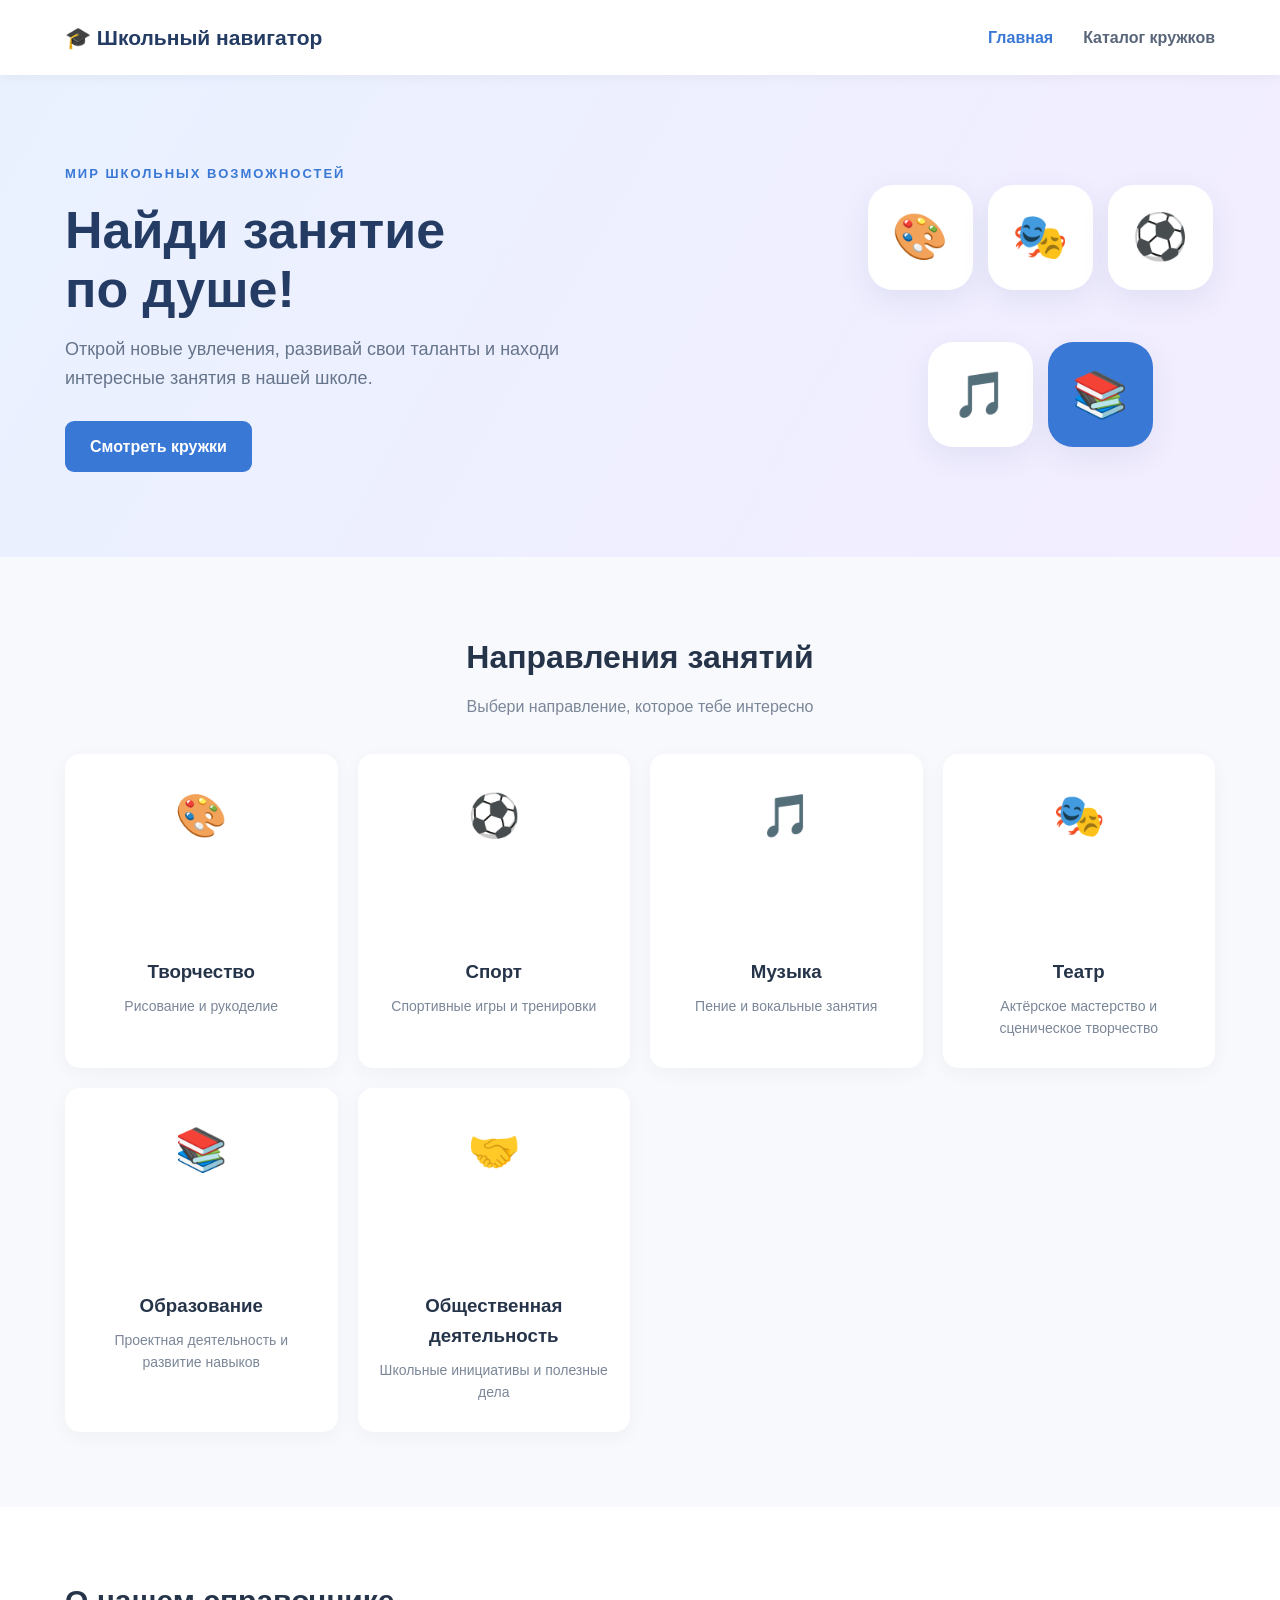
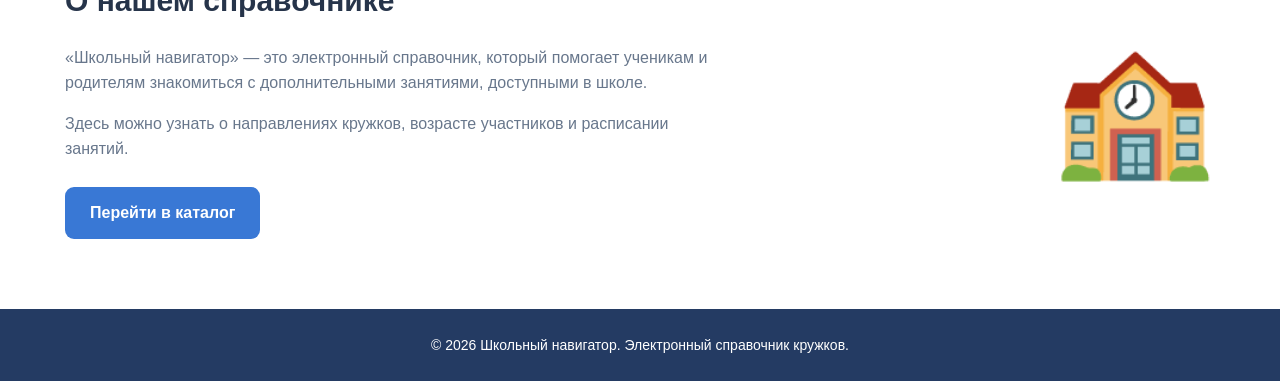
==== index.html @ a4b89b5b "Add files via upload" ====
<!DOCTYPE html>
<html lang="ru">
<head>
    <meta charset="UTF-8">
    <meta name="viewport" content="width=device-width, initial-scale=1.0">
    <title>Школьный навигатор</title>
    <link rel="stylesheet" href="style.css">
</head>
<body>

    <header class="header">
        <div class="container nav">
            <a href="index.html" class="logo">🎓 Школьный навигатор</a>

            <nav>
                <a href="index.html" class="active">Главная</a>
                <a href="catalog.html">Каталог кружков</a>
            </nav>
        </div>
    </header>

    <main>
        <section class="hero">
            <div class="container hero-content">
                <div class="hero-text">
                    <span class="subtitle">МИР ШКОЛЬНЫХ ВОЗМОЖНОСТЕЙ</span>

                    <h1>Найди занятие<br>по душе!</h1>

                    <p>
                        Открой новые увлечения, развивай свои таланты
                        и находи интересные занятия в нашей школе.
                    </p>

                    <a href="catalog.html" class="btn">
                        Смотреть кружки
                    </a>
                </div>

                <div class="hero-image">
                    <div class="hero-icon">🎨</div>
                    <div class="hero-icon">🎭</div>
                    <div class="hero-icon">⚽</div>
                    <div class="hero-icon">🎵</div>
                    <div class="hero-center">📚</div>
                </div>
            </div>
        </section>

        <section class="categories">
            <div class="container">
                <h2 class="section-title">Направления занятий</h2>
                <p class="section-description">
                    Выбери направление, которое тебе интересно
                </p>

                <div class="category-grid">

                    <div class="category-card">
                        <div class="category-icon">🎨</div>
                        <h3>Творчество</h3>
                        <p>Рисование и рукоделие</p>
                    </div>

                    <div class="category-card">
                        <div class="category-icon">⚽</div>
                        <h3>Спорт</h3>
                        <p>Спортивные игры и тренировки</p>
                    </div>

                    <div class="category-card">
                        <div class="category-icon">🎵</div>
                        <h3>Музыка</h3>
                        <p>Пение и вокальные занятия</p>
                    </div>

                    <div class="category-card">
                        <div class="category-icon">🎭</div>
                        <h3>Театр</h3>
                        <p>Актёрское мастерство и сценическое творчество</p>
                    </div>

                    <div class="category-card">
                        <div class="category-icon">📚</div>
                        <h3>Образование</h3>
                        <p>Проектная деятельность и развитие навыков</p>
                    </div>

                    <div class="category-card">
                        <div class="category-icon">🤝</div>
                        <h3>Общественная деятельность</h3>
                        <p>Школьные инициативы и полезные дела</p>
                    </div>

                </div>
            </div>
        </section>

        <section class="about">
            <div class="container about-content">
                <div>
                    <h2>О нашем справочнике</h2>
                    <p>
                        «Школьный навигатор» — это электронный справочник,
                        который помогает ученикам и родителям знакомиться
                        с дополнительными занятиями, доступными в школе.
                    </p>
                    <p>
                        Здесь можно узнать о направлениях кружков,
                        возрасте участников и расписании занятий.
                    </p>
                    <a href="catalog.html" class="btn">
                        Перейти в каталог
                    </a>
                </div>
                <div class="about-emoji">🏫</div>
            </div>
        </section>
    </main>

    <footer class="footer">
        <div class="container">
            <p>© 2026 Школьный навигатор. Электронный справочник кружков.</p>
        </div>
    </footer>

</body>
</html>
---- style.css ----
/* ОБЩИЕ НАСТРОЙКИ */

* {
    margin: 0;
    padding: 0;
    box-sizing: border-box;
}

body {
    font-family: Arial, sans-serif;
    color: #26344a;
    background: #f7f9fc;
    line-height: 1.6;
}

.container {
    width: 90%;
    max-width: 1150px;
    margin: 0 auto;
}

a {
    text-decoration: none;
}

/* ШАПКА САЙТА */

.header {
    background: white;
    box-shadow: 0 2px 12px rgba(0, 0, 0, 0.05);
    position: sticky;
    top: 0;
    z-index: 10;
}

.nav {
    min-height: 75px;
    display: flex;
    justify-content: space-between;
    align-items: center;
    gap: 20px;
}

.logo {
    font-size: 21px;
    font-weight: bold;
    color: #243b63;
}

nav {
    display: flex;
    gap: 30px;
}

nav a {
    color: #596579;
    font-weight: 600;
}

nav a:hover,
nav a.active {
    color: #3978d5;
}

/* КНОПКИ */

.btn {
    display: inline-block;
    background: #3978d5;
    color: white;
    padding: 13px 25px;
    border-radius: 9px;
    font-weight: bold;
    transition: 0.3s;
}

.btn:hover {
    background: #245fb5;
    transform: translateY(-2px);
}

/* ГЛАВНАЯ СТРАНИЦА */

.hero {
    background: linear-gradient(120deg, #e9f1ff, #f3edff);
    padding: 85px 0;
}

.hero-content {
    display: flex;
    justify-content: space-between;
    align-items: center;
    gap: 40px;
}

.hero-text {
    max-width: 580px;
}

.subtitle {
    color: #3978d5;
    font-size: 13px;
    font-weight: bold;
    letter-spacing: 2px;
}

.hero h1 {
    font-size: 52px;
    line-height: 1.15;
    margin: 15px 0;
    color: #243b63;
}

.hero-text p {
    font-size: 18px;
    color: #66758b;
    margin-bottom: 28px;
}

.hero-image {
    width: 350px;
    height: 300px;
    display: flex;
    flex-wrap: wrap;
    justify-content: center;
    align-items: center;
    gap: 15px;
}

.hero-icon,
.hero-center {
    width: 105px;
    height: 105px;
    display: flex;
    justify-content: center;
    align-items: center;
    background: white;
    border-radius: 25px;
    font-size: 45px;
    box-shadow: 0 10px 30px rgba(40, 70, 120, 0.08);
}

.hero-center {
    background: #3978d5;
}

/* НАПРАВЛЕНИЯ */

.categories {
    padding: 75px 0;
}

.section-title {
    text-align: center;
    font-size: 32px;
}

.section-description {
    text-align: center;
    color: #7b8798;
    margin: 10px 0 35px;
}

.category-grid {
    display: grid;
    grid-template-columns: repeat(4, 1fr);
    gap: 20px;
}

.category-card {
    background: white;
    padding: 28px 18px;
    text-align: center;
    border-radius: 15px;
    box-shadow: 0 5px 20px rgba(0, 0, 0, 0.04);
    transition: 0.3s;
}

.category-card:hover {
    transform: translateY(-5px);
    box-shadow: 0 10px 25px rgba(0, 0, 0, 0.08);
}

.category-icon {
    font-size: 42px;
    margin-bottom: 10px;
}

.category-card h3 {
    margin-bottom: 8px;
}

.category-card p {
    color: #7b8798;
    font-size: 14px;
}

/* О ПРОЕКТЕ */

.about {
    background: white;
    padding: 70px 0;
}

.about-content {
    display: flex;
    align-items: center;
    justify-content: space-between;
    gap: 40px;
}

.about-content > div:first-child {
    max-width: 650px;
}

.about h2 {
    font-size: 30px;
    margin-bottom: 20px;
}

.about p {
    color: #68778c;
    margin-bottom: 15px;
}

.about .btn {
    margin-top: 10px;
}

.about-emoji {
    font-size: 130px;
}

/* КАТАЛОГ */

.catalog-section {
    min-height: 75vh;
    padding: 65px 0 80px;
}

.catalog-heading {
    text-align: center;
    margin-bottom: 35px;
}

.catalog-heading h1 {
    font-size: 36px;
    margin: 10px 0;
    color: #243b63;
}

.catalog-heading p {
    color: #7b8798;
}

.search-panel {
    display: flex;
    gap: 15px;
    margin-bottom: 25px;
}

.search-panel input,
.search-panel select {
    padding: 14px;
    border: 1px solid #dce3ed;
    border-radius: 9px;
    background: white;
    font-size: 15px;
    outline: none;
}

.search-panel input {
    flex: 1;
}

.search-panel input:focus,
.search-panel select:focus {
    border-color: #3978d5;
}

.results-count {
    color: #7b8798;
    margin-bottom: 18px;
}

/* КАРТОЧКИ КРУЖКОВ */

.clubs-grid {
    display: grid;
    grid-template-columns: repeat(3, 1fr);
    gap: 22px;
}

.club-card {
    background: white;
    border-radius: 15px;
    padding: 25px;
    box-shadow: 0 5px 20px rgba(0, 0, 0, 0.04);
    transition: 0.3s;
}

.club-card:hover {
    transform: translateY(-5px);
    box-shadow: 0 10px 25px rgba(0, 0, 0, 0.08);
}

.club-icon {
    font-size: 42px;
    margin-bottom: 12px;
}

.club-category {
    display: inline-block;
    color: #3978d5;
    background: #edf3ff;
    padding: 5px 12px;
    border-radius: 20px;
    font-size: 12px;
    margin-bottom: 12px;
}

.club-card h3 {
    font-size: 21px;
    margin-bottom: 10px;
}

.club-card p {
    color: #778397;
    font-size: 14px;
    margin-bottom: 10px;
}

.club-info {
    color: #52627a;
    font-size: 14px;
    margin: 8px 0;
}

.details-btn {
    width: 100%;
    border: none;
    background: #edf3ff;
    color: #3978d5;
    padding: 12px;
    border-radius: 8px;
    font-size: 15px;
    font-weight: bold;
    cursor: pointer;
    margin-top: 15px;
}

.details-btn:hover {
    background: #3978d5;
    color: white;
}

/* НЕТ РЕЗУЛЬТАТОВ */

.no-results {
    text-align: center;
    padding: 50px 10px;
}

.no-results div {
    font-size: 55px;
}

.no-results p {
    color: #7b8798;
}

.hidden {
    display: none !important;
}

/* МОДАЛЬНОЕ ОКНО */

.modal {
    position: fixed;
    inset: 0;
    background: rgba(20, 32, 50, 0.6);
    display: flex;
    justify-content: center;
    align-items: center;
    padding: 20px;
    z-index: 100;
}

.modal-content {
    background: white;
    padding: 35px;
    border-radius: 15px;
    width: 100%;
    max-width: 500px;
    position: relative;
    max-height: 85vh;
    overflow-y: auto;
}

.close-modal {
    position: absolute;
    right: 15px;
    top: 10px;
    border: none;
    background: none;
    font-size: 30px;
    cursor: pointer;
    color: #68778c;
}

/* ПОДВАЛ */

.footer {
    background: #243b63;
    color: white;
    text-align: center;
    padding: 25px 0;
    font-size: 14px;
}

/* АДАПТАЦИЯ ПОД ПЛАНШЕТЫ И ТЕЛЕФОНЫ */

@media (max-width: 850px) {
    .category-grid {
        grid-template-columns: repeat(2, 1fr);
    }

    .clubs-grid {
        grid-template-columns: repeat(2, 1fr);
    }

    .hero h1 {
        font-size: 40px;
    }

    .hero-image {
        width: 270px;
    }
}

@media (max-width: 600px) {
    .nav {
        flex-direction: column;
        padding: 15px 0;
    }

    nav {
        gap: 20px;
    }

    .hero-content {
        flex-direction: column;
        text-align: center;
    }

    .hero h1 {
        font-size: 36px;
    }

    .hero-image {
        max-width: 100%;
    }

    .category-grid {
    display: grid;
    grid-template-columns: repeat(3, 1fr);
    gap: 20px;
    
}

    .about-content {
        flex-direction: column;
        text-align: center;
    }

    .search-panel {
        flex-direction: column;
    }

    .catalog-heading h1 {
        font-size: 28px;
    }
}

.category-icon {
    width: 100%;
    height: 160px;
    overflow: hidden;
    border-radius: 12px;
    margin-bottom: 15px;
}

.category-icon img {
    width: 100%;
    height: 100%;
    object-fit: cover;
    display: block;
}
.club-image {
    width: 100%;
    height: 180px;
    object-fit: cover;
    border-radius: 12px;
    display: block;
}

/* Фотографии кружков в каталоге */

.club-image {
    width: 100%;
    height: 190px;
    object-fit: cover;
    display: block;
    border-radius: 12px 12px 0 0;
}

/* Фотография в подробной информации */

.modal-image {
    width: 100%;
    max-height: 280px;
    object-fit: cover;
    border-radius: 12px;
    margin-bottom: 15px;
}

/* Расписание занятий */

.schedule {
    margin-top: 20px;
    padding: 15px;
    background: #f3f6fb;
    border-radius: 10px;
}

.schedule h3 {
    margin-bottom: 12px;
}

.schedule p {
    margin: 8px 0;
    line-height: 1.5;
}
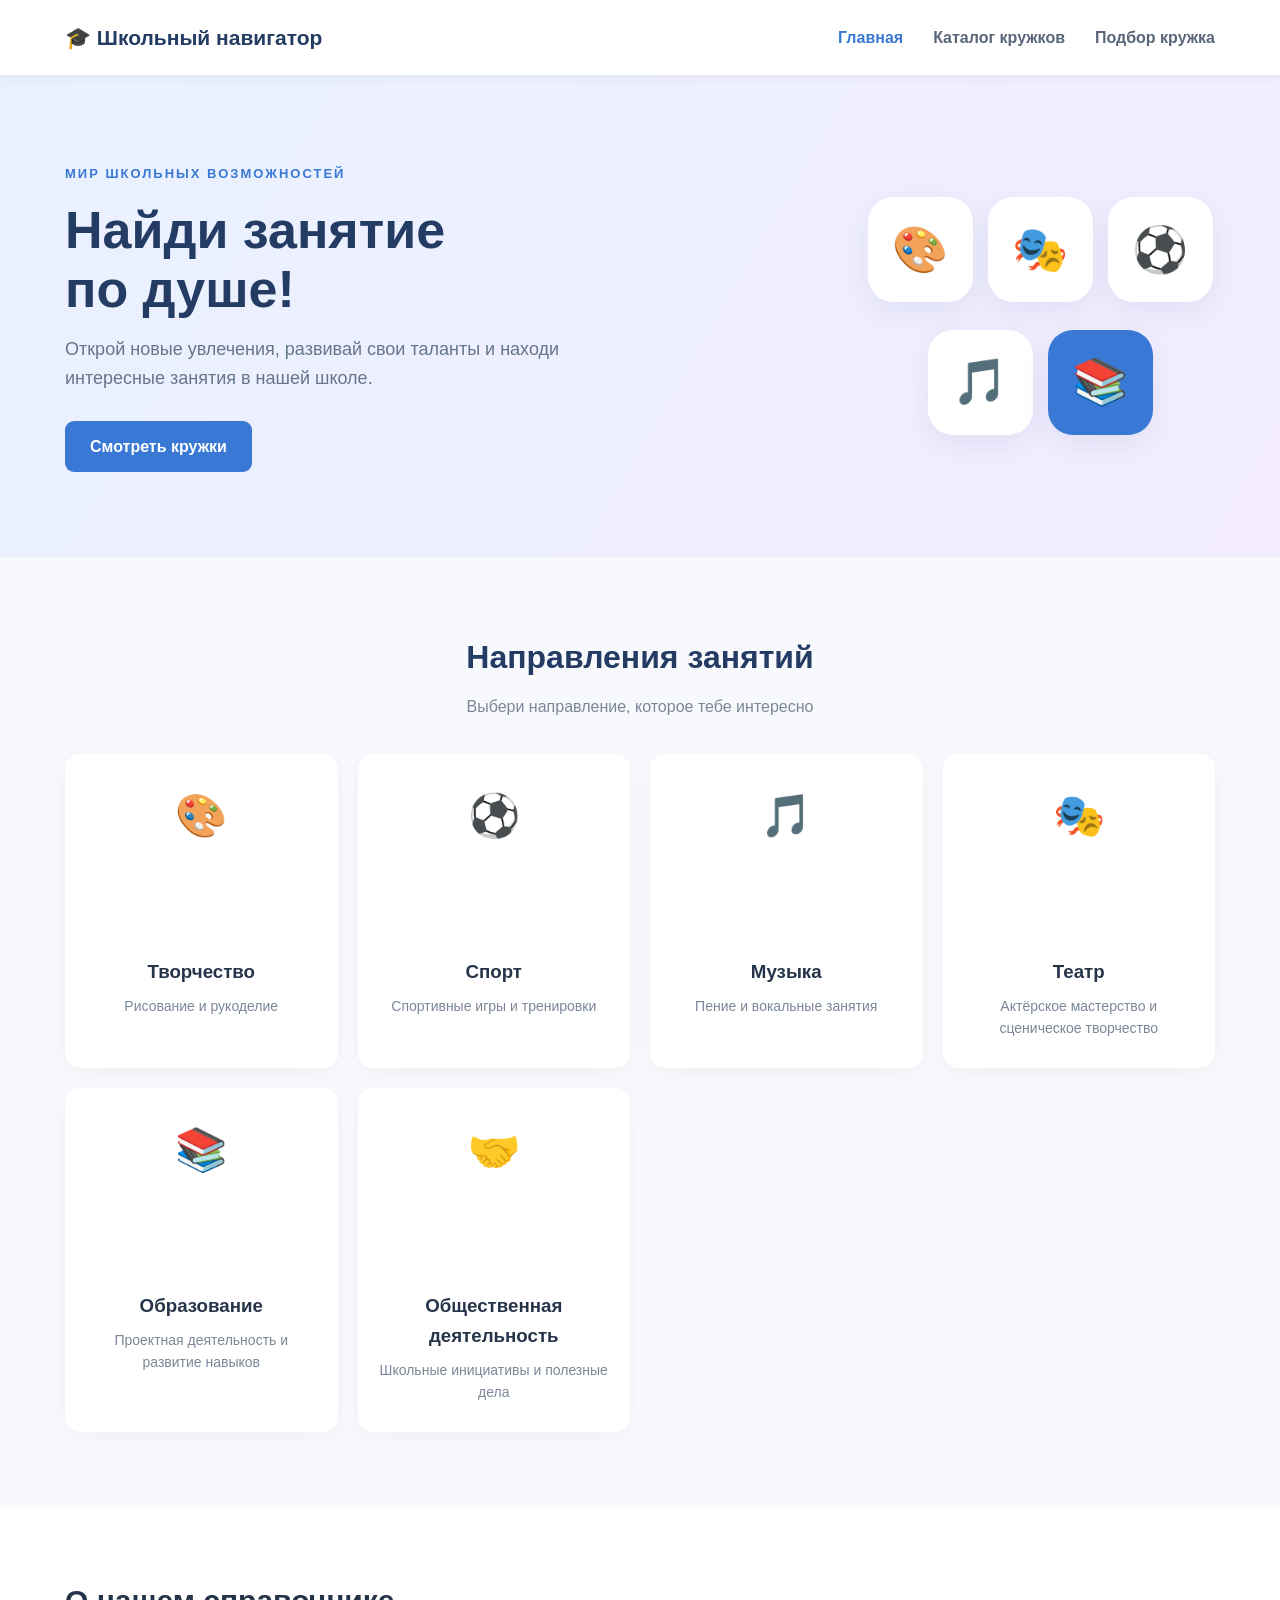
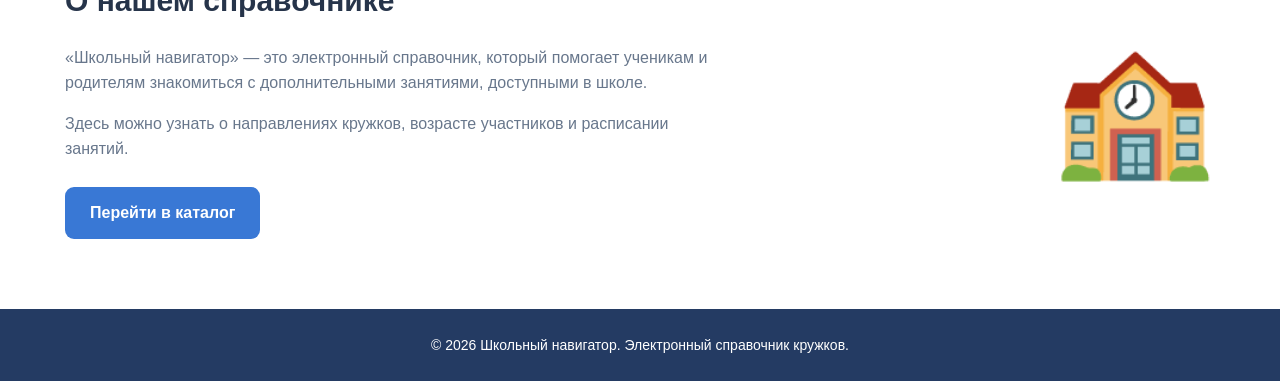
==== commit 69725a39: "Add files via upload" ====
--- a/index.html
+++ b/index.html
@@ -16,6 +16,7 @@
             <nav>
                 <a href="index.html" class="active">Главная</a>
                 <a href="catalog.html">Каталог кружков</a>
+                <a href="test.html">Подбор кружка</a>
             </nav>
         </div>
     </header>
--- a/style.css
+++ b/style.css
@@ -1,5 +1,10 @@
 
-/* ОБЩИЕ НАСТРОЙКИ */
+/* =====================================
+   ШКОЛЬНЫЙ НАВИГАТОР
+   УНИВЕРСАЛЬНЫЙ АДАПТИВНЫЙ ДИЗАЙН
+===================================== */
+
+/* 1. ОБЩИЕ НАСТРОЙКИ */
 
 * {
     margin: 0;
@@ -7,26 +12,44 @@
     box-sizing: border-box;
 }
 
+html {
+    width: 100%;
+    scroll-behavior: smooth;
+}
+
 body {
+    width: 100%;
+    min-width: 320px;
     font-family: Arial, sans-serif;
     color: #26344a;
     background: #f7f9fc;
     line-height: 1.6;
-}
-
-.container {
-    width: 90%;
-    max-width: 1150px;
-    margin: 0 auto;
+    overflow-x: clip;
+}
+
+img {
+    max-width: 100%;
 }
 
 a {
     text-decoration: none;
 }
 
-/* ШАПКА САЙТА */
+button,
+input,
+select {
+    font: inherit;
+}
+
+.container {
+    width: min(92%, 1150px);
+    margin-inline: auto;
+}
+
+/* 2. ШАПКА САЙТА */
 
 .header {
+    width: 100%;
     background: white;
     box-shadow: 0 2px 12px rgba(0, 0, 0, 0.05);
     position: sticky;
@@ -40,17 +63,22 @@
     justify-content: space-between;
     align-items: center;
     gap: 20px;
+    padding-block: 12px;
 }
 
 .logo {
-    font-size: 21px;
+    font-size: clamp(17px, 2vw, 21px);
     font-weight: bold;
     color: #243b63;
+    overflow-wrap: anywhere;
 }
 
 nav {
     display: flex;
-    gap: 30px;
+    align-items: center;
+    justify-content: center;
+    flex-wrap: wrap;
+    gap: clamp(12px, 2.5vw, 30px);
 }
 
 nav a {
@@ -63,7 +91,7 @@
     color: #3978d5;
 }
 
-/* КНОПКИ */
+/* 3. КНОПКИ */
 
 .btn {
     display: inline-block;
@@ -72,6 +100,7 @@
     padding: 13px 25px;
     border-radius: 9px;
     font-weight: bold;
+    text-align: center;
     transition: 0.3s;
 }
 
@@ -80,21 +109,25 @@
     transform: translateY(-2px);
 }
 
-/* ГЛАВНАЯ СТРАНИЦА */
+/* 4. ГЛАВНАЯ СТРАНИЦА */
 
 .hero {
     background: linear-gradient(120deg, #e9f1ff, #f3edff);
-    padding: 85px 0;
+    padding: clamp(45px, 8vw, 85px) 0;
+    overflow: hidden;
 }
 
 .hero-content {
     display: flex;
     justify-content: space-between;
     align-items: center;
-    gap: 40px;
+    gap: clamp(25px, 5vw, 50px);
+    min-width: 0;
 }
 
 .hero-text {
+    flex: 1 1 400px;
+    min-width: 0;
     max-width: 580px;
 }
 
@@ -106,21 +139,25 @@
 }
 
 .hero h1 {
-    font-size: 52px;
+    font-size: clamp(32px, 5vw, 52px);
     line-height: 1.15;
     margin: 15px 0;
     color: #243b63;
+    overflow-wrap: break-word;
 }
 
 .hero-text p {
-    font-size: 18px;
+    font-size: clamp(16px, 2vw, 18px);
     color: #66758b;
     margin-bottom: 28px;
 }
 
 .hero-image {
+    flex: 0 1 350px;
     width: 350px;
-    height: 300px;
+    max-width: 100%;
+    min-width: 0;
+    min-height: 250px;
     display: flex;
     flex-wrap: wrap;
     justify-content: center;
@@ -132,6 +169,7 @@
 .hero-center {
     width: 105px;
     height: 105px;
+    flex: 0 0 105px;
     display: flex;
     justify-content: center;
     align-items: center;
@@ -145,15 +183,16 @@
     background: #3978d5;
 }
 
-/* НАПРАВЛЕНИЯ */
+/* 5. НАПРАВЛЕНИЯ */
 
 .categories {
-    padding: 75px 0;
+    padding: clamp(45px, 7vw, 75px) 0;
 }
 
 .section-title {
     text-align: center;
-    font-size: 32px;
+    font-size: clamp(25px, 4vw, 32px);
+    color: #243b63;
 }
 
 .section-description {
@@ -164,11 +203,13 @@
 
 .category-grid {
     display: grid;
-    grid-template-columns: repeat(4, 1fr);
+    grid-template-columns:
+        repeat(auto-fit, minmax(min(100%, 220px), 1fr));
     gap: 20px;
 }
 
 .category-card {
+    min-width: 0;
     background: white;
     padding: 28px 18px;
     text-align: center;
@@ -183,8 +224,19 @@
 }
 
 .category-icon {
+    width: 100%;
+    height: 160px;
+    overflow: hidden;
+    border-radius: 12px;
+    margin-bottom: 15px;
     font-size: 42px;
-    margin-bottom: 10px;
+}
+
+.category-icon img {
+    width: 100%;
+    height: 100%;
+    object-fit: cover;
+    display: block;
 }
 
 .category-card h3 {
@@ -194,13 +246,14 @@
 .category-card p {
     color: #7b8798;
     font-size: 14px;
-}
-
-/* О ПРОЕКТЕ */
+    overflow-wrap: break-word;
+}
+
+/* 6. О ПРОЕКТЕ */
 
 .about {
     background: white;
-    padding: 70px 0;
+    padding: clamp(45px, 7vw, 70px) 0;
 }
 
 .about-content {
@@ -212,10 +265,11 @@
 
 .about-content > div:first-child {
     max-width: 650px;
+    min-width: 0;
 }
 
 .about h2 {
-    font-size: 30px;
+    font-size: clamp(25px, 4vw, 30px);
     margin-bottom: 20px;
 }
 
@@ -229,14 +283,14 @@
 }
 
 .about-emoji {
-    font-size: 130px;
-}
-
-/* КАТАЛОГ */
+    font-size: clamp(70px, 12vw, 130px);
+}
+
+/* 7. КАТАЛОГ */
 
 .catalog-section {
     min-height: 75vh;
-    padding: 65px 0 80px;
+    padding: clamp(40px, 6vw, 65px) 0 80px;
 }
 
 .catalog-heading {
@@ -245,23 +299,29 @@
 }
 
 .catalog-heading h1 {
-    font-size: 36px;
+    font-size: clamp(27px, 4vw, 36px);
     margin: 10px 0;
     color: #243b63;
+    overflow-wrap: break-word;
 }
 
 .catalog-heading p {
     color: #7b8798;
 }
 
+/* 8. ПОИСК И ФИЛЬТР */
+
 .search-panel {
     display: flex;
+    flex-wrap: wrap;
     gap: 15px;
     margin-bottom: 25px;
+    width: 100%;
 }
 
 .search-panel input,
 .search-panel select {
+    min-width: 0;
     padding: 14px;
     border: 1px solid #dce3ed;
     border-radius: 9px;
@@ -271,7 +331,13 @@
 }
 
 .search-panel input {
-    flex: 1;
+    flex: 1 1 250px;
+    width: 100%;
+}
+
+.search-panel select {
+    flex: 1 1 220px;
+    width: 100%;
 }
 
 .search-panel input:focus,
@@ -284,20 +350,24 @@
     margin-bottom: 18px;
 }
 
-/* КАРТОЧКИ КРУЖКОВ */
+/* 9. КАРТОЧКИ КРУЖКОВ */
 
 .clubs-grid {
     display: grid;
-    grid-template-columns: repeat(3, 1fr);
+    grid-template-columns:
+        repeat(auto-fit, minmax(min(100%, 280px), 1fr));
     gap: 22px;
+    align-items: stretch;
 }
 
 .club-card {
+    min-width: 0;
     background: white;
     border-radius: 15px;
     padding: 25px;
     box-shadow: 0 5px 20px rgba(0, 0, 0, 0.04);
     transition: 0.3s;
+    overflow: hidden;
 }
 
 .club-card:hover {
@@ -323,18 +393,21 @@
 .club-card h3 {
     font-size: 21px;
     margin-bottom: 10px;
+    overflow-wrap: break-word;
 }
 
 .club-card p {
     color: #778397;
     font-size: 14px;
     margin-bottom: 10px;
+    overflow-wrap: break-word;
 }
 
 .club-info {
     color: #52627a;
     font-size: 14px;
     margin: 8px 0;
+    overflow-wrap: break-word;
 }
 
 .details-btn {
@@ -355,7 +428,26 @@
     color: white;
 }
 
-/* НЕТ РЕЗУЛЬТАТОВ */
+/* 10. ФОТОГРАФИИ КРУЖКОВ */
+
+.club-image {
+    width: 100%;
+    height: clamp(170px, 22vw, 220px);
+    object-fit: cover;
+    display: block;
+    border-radius: 12px;
+    margin-bottom: 15px;
+}
+
+.modal-image {
+    width: 100%;
+    max-height: 280px;
+    object-fit: cover;
+    border-radius: 12px;
+    margin-bottom: 15px;
+}
+
+/* 11. НЕТ РЕЗУЛЬТАТОВ */
 
 .no-results {
     text-align: center;
@@ -374,7 +466,7 @@
     display: none !important;
 }
 
-/* МОДАЛЬНОЕ ОКНО */
+/* 12. МОДАЛЬНОЕ ОКНО */
 
 .modal {
     position: fixed;
@@ -396,6 +488,7 @@
     position: relative;
     max-height: 85vh;
     overflow-y: auto;
+    overflow-wrap: break-word;
 }
 
 .close-modal {
@@ -409,123 +502,7 @@
     color: #68778c;
 }
 
-/* ПОДВАЛ */
-
-.footer {
-    background: #243b63;
-    color: white;
-    text-align: center;
-    padding: 25px 0;
-    font-size: 14px;
-}
-
-/* АДАПТАЦИЯ ПОД ПЛАНШЕТЫ И ТЕЛЕФОНЫ */
-
-@media (max-width: 850px) {
-    .category-grid {
-        grid-template-columns: repeat(2, 1fr);
-    }
-
-    .clubs-grid {
-        grid-template-columns: repeat(2, 1fr);
-    }
-
-    .hero h1 {
-        font-size: 40px;
-    }
-
-    .hero-image {
-        width: 270px;
-    }
-}
-
-@media (max-width: 600px) {
-    .nav {
-        flex-direction: column;
-        padding: 15px 0;
-    }
-
-    nav {
-        gap: 20px;
-    }
-
-    .hero-content {
-        flex-direction: column;
-        text-align: center;
-    }
-
-    .hero h1 {
-        font-size: 36px;
-    }
-
-    .hero-image {
-        max-width: 100%;
-    }
-
-    .category-grid {
-    display: grid;
-    grid-template-columns: repeat(3, 1fr);
-    gap: 20px;
-    
-}
-
-    .about-content {
-        flex-direction: column;
-        text-align: center;
-    }
-
-    .search-panel {
-        flex-direction: column;
-    }
-
-    .catalog-heading h1 {
-        font-size: 28px;
-    }
-}
-
-.category-icon {
-    width: 100%;
-    height: 160px;
-    overflow: hidden;
-    border-radius: 12px;
-    margin-bottom: 15px;
-}
-
-.category-icon img {
-    width: 100%;
-    height: 100%;
-    object-fit: cover;
-    display: block;
-}
-.club-image {
-    width: 100%;
-    height: 180px;
-    object-fit: cover;
-    border-radius: 12px;
-    display: block;
-}
-
-/* Фотографии кружков в каталоге */
-
-.club-image {
-    width: 100%;
-    height: 190px;
-    object-fit: cover;
-    display: block;
-    border-radius: 12px 12px 0 0;
-}
-
-/* Фотография в подробной информации */
-
-.modal-image {
-    width: 100%;
-    max-height: 280px;
-    object-fit: cover;
-    border-radius: 12px;
-    margin-bottom: 15px;
-}
-
-/* Расписание занятий */
+/* 13. РАСПИСАНИЕ */
 
 .schedule {
     margin-top: 20px;
@@ -542,3 +519,217 @@
     margin: 8px 0;
     line-height: 1.5;
 }
+
+/* 14. ПОДВАЛ */
+
+.footer {
+    background: #243b63;
+    color: white;
+    text-align: center;
+    padding: 25px 15px;
+    font-size: 14px;
+}
+
+/* 15. ПЛАНШЕТЫ И НЕБОЛЬШИЕ ЭКРАНЫ */
+
+@media (max-width: 850px) {
+
+    .nav {
+        flex-wrap: wrap;
+        justify-content: center;
+        text-align: center;
+    }
+
+    .hero-content {
+        gap: 25px;
+    }
+
+    .hero-image {
+        flex-basis: 270px;
+    }
+
+    .about-content {
+        gap: 25px;
+    }
+}
+
+/* 16. ТЕЛЕФОНЫ */
+
+@media (max-width: 600px) {
+
+    .container {
+        width: 92%;
+    }
+
+    /* Шапка */
+    .nav {
+        flex-direction: column;
+        gap: 10px;
+        padding: 12px 0;
+    }
+
+    .logo {
+        text-align: center;
+        font-size: 19px;
+    }
+
+    nav {
+        width: 100%;
+        justify-content: center;
+        gap: 16px;
+    }
+
+    nav a {
+        font-size: 14px;
+    }
+
+    /* Главный экран */
+    .hero {
+        padding: 40px 0;
+    }
+
+    .hero-content {
+        flex-direction: column;
+        text-align: center;
+    }
+
+    .hero-text {
+        width: 100%;
+    }
+
+    .hero h1 {
+        font-size: clamp(30px, 8vw, 36px);
+    }
+
+    .hero-text p {
+        font-size: 16px;
+    }
+
+    .hero-image {
+        width: 100%;
+        max-width: 270px;
+        flex: none;
+        min-height: auto;
+        display: grid;
+        grid-template-columns: repeat(2, minmax(0, 1fr));
+        gap: 12px;
+        margin: 15px auto 0;
+    }
+
+    .hero-icon,
+    .hero-center {
+        width: 100%;
+        height: 95px;
+        min-width: 0;
+        flex: none;
+        font-size: 38px;
+    }
+
+    /* Направления */
+    .category-grid {
+        grid-template-columns:
+            repeat(auto-fit, minmax(min(100%, 145px), 1fr));
+        gap: 12px;
+    }
+
+    .category-card {
+        padding: 18px 10px;
+    }
+
+    .category-icon {
+        height: 120px;
+    }
+
+    .category-card h3 {
+        font-size: 16px;
+    }
+
+    .category-card p {
+        font-size: 13px;
+    }
+
+    /* О проекте */
+    .about-content {
+        flex-direction: column;
+        text-align: center;
+    }
+
+    /* Каталог */
+    .catalog-section {
+        padding-top: 40px;
+    }
+
+    .catalog-heading {
+        margin-bottom: 25px;
+    }
+
+    .search-panel {
+        flex-direction: column;
+        gap: 12px;
+    }
+
+    .search-panel input,
+    .search-panel select {
+        width: 100%;
+        flex: 1 1 auto;
+        font-size: 14px;
+    }
+
+    .clubs-grid {
+        grid-template-columns: 1fr;
+        gap: 18px;
+    }
+
+    .club-card {
+        padding: 18px;
+    }
+
+    .club-image {
+        height: 200px;
+    }
+
+    /* Модальное окно */
+    .modal {
+        padding: 12px;
+    }
+
+    .modal-content {
+        width: 100%;
+        max-width: 100%;
+        max-height: 90vh;
+        padding: 30px 18px 20px;
+    }
+}
+
+/* 17. ОЧЕНЬ МАЛЕНЬКИЕ ТЕЛЕФОНЫ */
+
+@media (max-width: 360px) {
+
+    .logo {
+        font-size: 17px;
+    }
+
+    nav {
+        gap: 10px;
+    }
+
+    nav a {
+        font-size: 13px;
+    }
+
+    .hero h1 {
+        font-size: 29px;
+    }
+
+    .category-grid {
+        grid-template-columns: 1fr;
+    }
+
+    .category-card {
+        padding: 20px;
+    }
+
+    .club-card {
+        padding: 15px;
+    }
+}
